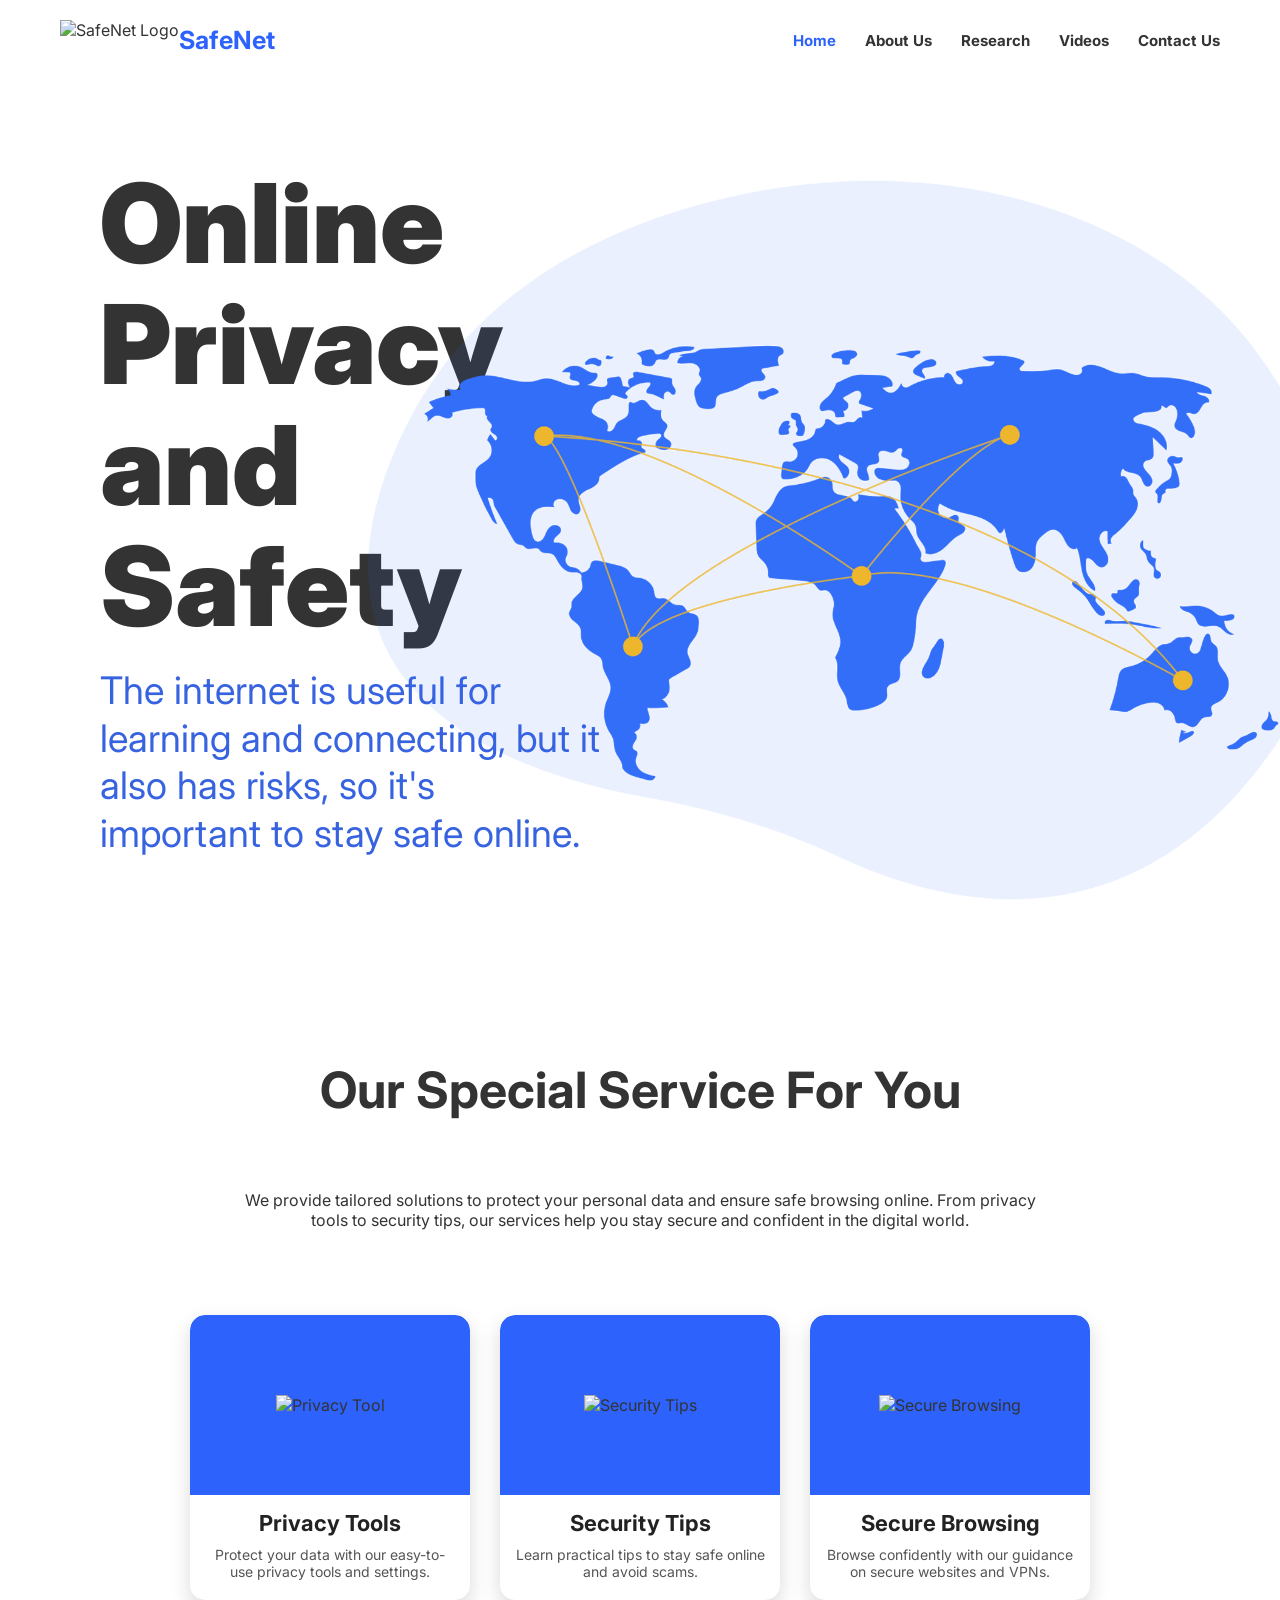
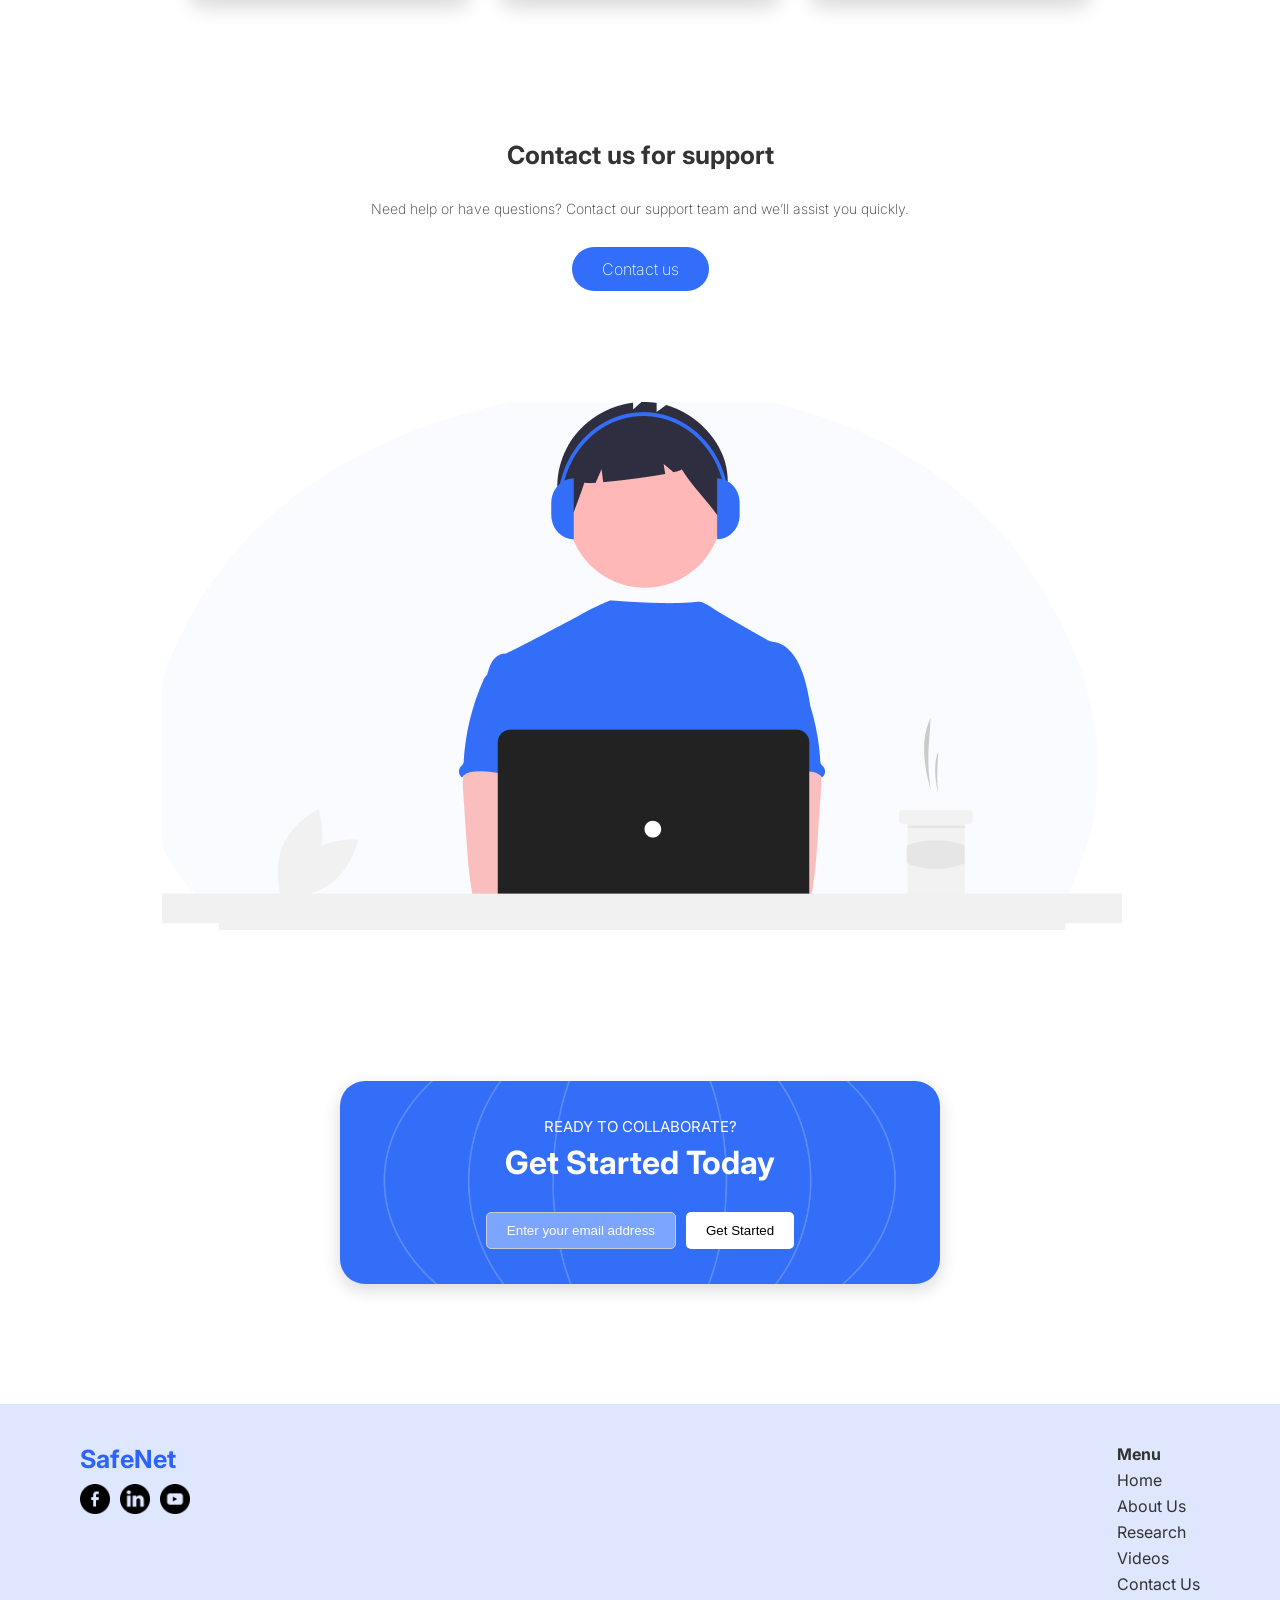
==== index.html @ 1914e08b "Rename home.html to index.html" ====
<!DOCTYPE html>
<html lang="en">

<head>
    <meta charset="UTF-8" />
    <meta name="viewport" content="width=device-width, initial-scale=1.0" />
    <title>Online Privacy & Safety</title>
    <link rel="stylesheet" href="./CSS/home.css" />
</head>

<body>
    <!-- HEADER -->
    <header class="header">
        <div class="logo">
            <img src="./Images/logo.png" alt="SafeNet Logo" class="logo-img">
            <span>SafeNet</span>
        </div>
        <nav class="nav">
            <a href="./home.html" class="active">Home</a>
            <a href="./About us.html">About Us</a>
            <a href="./research.html">Research</a>
            <a href="./videos.html">Videos</a>
            <a href="./contact us.html">Contact Us</a>
        </nav>

        <!-- Mobile hamburger -->
        <div class="menu-btn" onclick="document.body.classList.toggle('active-state')">&#9776;</div>
    </header>

    <section class="hero">
        <div class="hero-text">
            <!-- image as background -->
            <div class="hero-bg-image">
                <img src="./Images/World map mobile.png" alt="World Map" />
            </div>

            <h1>Online Privacy<br>and Safety</h1>
            <p>
                The internet is useful for learning and connecting, but it also has risks, so it's important to stay
                safe online.
            </p>
        </div>

        <!-- Desktop image -->
        <div class="hero-image">
            <img src="./Images/World map.png" alt="World Map" />
        </div>
    </section>

    <div>
        <div class="card-sec">
            <h1>Our Special Service For You</h1>
            <p>We provide tailored solutions to protect your personal data and ensure safe browsing online. From privacy
                tools to security tips, our services help you stay secure and confident in the digital world.</p>
        </div>
    </div>

    <div class="cards">
        <div class="card">
            <div class="card-image">
                <img src="./images/toold.png" alt="Privacy Tool">
            </div>
            <div class="card-top">
                <h3>Privacy Tools</h3>
            </div>
            <p>Protect your data with our easy-to-use privacy tools and settings.</p>
        </div>

        <div class="card card-large">
            <div class="card-image">
                <img src="./images/security .png" alt="Security Tips">
            </div>
            <div class="card-top">
                <h3>Security Tips</h3>
            </div>
            <p>Learn practical tips to stay safe online and avoid scams.</p>
        </div>

        <div class="card">
            <div class="card-image">
                <img src="./images/browsing.png" alt="Secure Browsing">
            </div>
            <div class="card-top">
                <h3>Secure Browsing</h3>
            </div>
            <p>Browse confidently with our guidance on secure websites and VPNs.</p>
        </div>
    </div>

    <div class="contact-btn">
        <h1>Contact us for support</h1>
        <p>Need help or have questions? Contact our support team and we’ll assist you quickly.</p>
        <a href="./contact us.html">Contact us</a>
        <img src="./Images/contact us person.png" alt="Contact support person" />
    </div>

    <div class="collaboration">
        <p>READY TO COLLABORATE?</p>
        <h1>Get Started Today</h1>
        <div class="button-group">
            <button class="email-btn">Enter your email address</button>
            <button class="start-btn">Get Started</button>
        </div>
    </div>

    <br><br><br><br><br><br>

    <!-- SIDE MENU -->
    <div class="side-menu">
        <a class="toggler" href="#" onclick="document.body.classList.toggle('active-state')">
            <span>x</span>
        </a>
        <ul>
            <li><a href="./home.html">Home</a> </li>
            <li><a href="./About us.html">About Us</a> </li>
            <li><a href="./research.html">Research</a> </li>
            <li><a href="./videos.html">Videos</a> </li>
            <li><a href="./contact us.html">Contact Us</a> </li>
        </ul>
    </div>

    <!-- FOOTER -->
    <footer class="footer">
        <div class="footer-left">
            <h3>SafeNet</h3>
            <div class="socials">
                <img src="./Images/facebook.png" alt="Facebook">
                <img src="./Images/linkedin.png" alt="LinkedIn">
                <img src="./Images/youtube.png" alt="YouTube">
            </div>
        </div>

        <div class="footer-line"></div>

        <div class="footer-right">
            <h4>Menu</h4>
            <a href="./home.html">Home</a>
            <a href="./About us.html">About Us</a>
            <a href="./research.html">Research</a>
            <a href="./videos.html">Videos</a>
            <a href="./contact us.html">Contact Us</a>
        </div>
    </footer>
</body>

</html>
---- CSS/home.css ----
@import url('https://fonts.googleapis.com/css2?family=Inter:ital,opsz,wght@0,14..32,100..900;1,14..32,100..900&display=swap');

* {
    margin: 0;
    padding: 0;
    box-sizing: border-box;
}

/* Prevent horizontal scrolling */
body {
    overflow-x: hidden;
}

h1,
h2,
h3,
h4,
h5,
h6,
p,
a {
    margin-top: 0;
    text-decoration: none;
}

body {
    background: #ffffff;
    color: #333;
    margin: 0;
    font-family: "Inter", sans-serif;
}

/* HEADER */
.header {
    display: flex;
    justify-content: space-between;
    align-items: center;
    padding: 20px 60px;
}

/*logo*/
.logo {
    display: flex;
    align-items: center;
}

.logo-img {
    height: 40px;
    width: auto;
}

.logo span {
    color: #2d63fc;
    font-weight: bold;
    font-size: 25px;
}

/*logo end*/

.nav a {
    margin-left: 25px;
    text-decoration: none;
    color: #333;
    font-size: 15px;
    font-weight: bold;
}

.nav a.active {
    color: #2d63fc;
}

.menu-btn {
    display: none;
    font-size: 26px;
    cursor: pointer;
}

.side-menu {
    display: none;
}

/* HOVER EFFECTS */
.nav a:hover {
    color: #2d63fc;
    transition: 0.3s;
}

.footer-right a:hover {
    color: #2d63fc;
    transition: 0.3s;
}

/* HERO SECTION - DESKTOP */
.hero {
    display: flex;
    align-items: center;
    /*    justify-content: center;
    max-width: 1280px; */
    margin: 0 auto;
    padding: 60px 100px 100px;
    gap: 40px;
}

.hero-text {
    flex: 1;
    max-width: 600px;
    position: relative;
}

.hero-text h1 {
    font-size: 110px;
    font-weight: 900;
    line-height: 1.1;
    margin-bottom: 20px;
    margin-top: -60px;
}

.hero-text p {
    font-size: 38px;
    color: #3763e0;
    line-height: 1.25;
}

.hero-image {
    flex: 1;
    display: flex;
    justify-content: flex-end;
    width: 50%;
}

.hero-image img {
    max-width: 1000px;
    height: 800px;
    border-radius: 8px;
    transform: translateX(165px);
    /*    margin-right: -180px;
    margin-top: -100px;*/
    object-fit: cover;

}

.hero-bg-image {
    display: none;
}



/* card section */
.card-sec {
    text-align: center;
    max-width: 800px;
    margin: 0 auto;

}

.card-sec h1 {

    padding: 20px;
    margin-bottom: 50px;
    font-size: 50px;
    font-weight: 700;

}

/* Cards container */
.cards {
    display: flex;
    justify-content: center;
    gap: 30px;
    flex-wrap: wrap;
    margin-top: 85px;
    /* increase space above cards */
    padding: 0 20px;
    margin-bottom: 80px;
    /* space below cards */

}

/* Individual card */
.card {
    background: #fff;
    border-radius: 15px;
    box-shadow: 0 8px 20px rgba(0, 0, 0, 0.15);
    overflow: hidden;
    width: 280px;
    text-align: center;
    transition: transform 0.3s, box-shadow 0.3s;
    cursor: pointer;
}

/* Hover effect */
.card:hover {
    transform: translateY(-10px);
    box-shadow: 0 12px 25px rgba(0, 0, 0, 0.2);
}

.card2 .card-image img {
    max-width: 90%;
    max-height: 100%;
    object-fit: contain;
}

/* Card image container */
.card-image {
    position: relative;
    height: 180px;
    overflow: hidden;
    border-top-left-radius: 15px;
    border-top-right-radius: 15px;
    background-color: #2d63fc;
    display: flex;
    justify-content: center;
    align-items: center;
    padding: 0;
}

/* Default card image */
.card-image img {
    max-width: 80%;
    max-height: 100%;
    object-fit: contain;
}

/* Larger second card image */
.card.card-large .card-image img {
    max-width: 95%;
    max-height: 100%;
}

/* Card title and text */
.card h3 {
    font-size: 22px;
    margin: 15px 0 10px 0;
    color: #222;
}

.card p {
    font-size: 14px;
    color: #555;
    padding: 0 15px 20px 15px;
}

/* contact us (support) */
.contact-btn {
    text-align: left;
    width: 100%;
    padding: 60px 40px;
    font-size: 20px;
    font-weight: 200;
    display: flex;
    justify-content: center;
    align-items: center;
    flex-direction: column;
    gap: 20px;
}

.contact-btn img {
    max-width: 100%;
    height: auto;
    border-radius: 8px;
}

div.contact-btn h1 {
    font-size: 25px;
    font-weight: bold;
    margin-bottom: 10px;
    text-align: left;
}

div.contact-btn p {
    font-size: 14px;
    margin-bottom: 10px;
    text-align: left;
}

div.contact-btn a {
    background-color: #326EF9;
    color: #ffffff;
    border: none;
    padding: 12px 30px;
    border-radius: 25px;
    cursor: pointer;
    font-size: 16px;
    transition: background-color 0.3s ease;
}

div.contact-btn a:hover {
    background-color: #2d5ad8;
}

/* Collaboration */
.collaboration {
    background-image: url("../Images/collaboration.png");
    background-repeat: no-repeat;
    background-size: 120%;
    background-position: center;
    text-align: center;
    padding: 50px 0;
    color: rgb(255, 255, 255);
    border-radius: 25px;
    background-color: #336EF9;
    box-shadow: 0 6px 18px rgba(0, 0, 0, 0.15);
    padding-bottom: 35px;

    max-width: 600px;
    margin: auto;
}

.collaboration p {
    font-size: 15px;
    text-align: center;

    color: #3763e0;
    color: rgb(255, 255, 255);
    padding-bottom: 7px;
    margin-top: -14px;

}

.collaboration h1 {
    padding-bottom: 30px;
}

.button-group {
    display: flex;
    gap: 10px;
    justify-content: center;

}

.email-btn {
    background-color: #7ca5ff;
    color: #ffffff;
    border: 1px solid #ccc;
    padding: 10px 20px;
    border-radius: 5px;
    cursor: pointer;
    transition: background-color 0.3s ease;
}

.start-btn {
    background-color: #ffffff;
    color: rgb(0, 0, 0);
    border: none;
    padding: 10px 20px;
    border-radius: 5px;
    cursor: pointer;
    transition: background-color 0.3s ease;

}

.email-btn:hover {
    background-color: #5a8fff;
    transform: translateY(-3px);
    box-shadow: 0 4px 12px rgba(0, 0, 0, 0.2);
}

.start-btn:hover {
    background-color: #f0f0f0;
    transform: translateY(-3px);
    box-shadow: 0 4px 12px rgba(0, 0, 0, 0.2);
}

.email-btn,
.start-btn {
    transition: all 0.3s ease;
}

/* FOOTER */
.footer {
    background: #dfe7ff;
    display: flex;
    justify-content: space-between;
    padding: 40px 80px;
    flex-wrap: wrap;
}

.footer-left h3 {
    margin-bottom: 10px;
    font-size: 25px;
    color: #2d63fc;
}

.socials {
    display: flex;
    gap: 10px;
}

.socials img {
    width: 30px;
    height: 30px;
}

.footer-right a {
    display: block;
    margin: 6px 0;
    color: #333;
    text-decoration: none;
}

@media (max-width: 768px) {
    .nav {
        display: none;
    }

    .menu-btn {
        display: block;
    }

    /* side menu */
    .side-menu {
        display: block;
    }

    .side-menu {
        height: calc(100vh - 30px);
        width: 300px;
        background: #ffffff;
        position: fixed;
        left: -350px;
        top: 15px;
        z-index: 1000;
        transition: left 0.15s ease-in;
        border-radius: 16px;
    }

    .active-state .side-menu {
        left: 0;
        box-shadow: 3px 2px 334px 110px rgba(0, 0, 0, 0.75);
        -webkit-box-shadow: 3px 2px 334px 110px rgba(0, 0, 0, 0.75);
        -moz-box-shadow: 3px 2px 334px 110px rgba(0, 0, 0, 0.75);
    }

    .side-menu ul {
        list-style: none;
        padding: 0;
    }

    .side-menu ul li {
        width: 100%;
        padding: 8px 30px;
    }

    .side-menu ul li a {
        text-decoration: none;
        color: #000;
        font-size: 24px;
    }

    .toggler {
        text-decoration: none;
        font-size: 30px;
        display: block;
        width: 100%;
        text-align: right;
        padding: 10px 16px 0 0;
    }

    /* side menu finished */

    .hero {
        flex-direction: column;
        padding: 0;
        align-items: stretch;
        height: 45vh;
    }

    .hero-image {
        display: none;
    }

    .hero-text {
        width: 100%;
        max-width: none;
        text-align: center;
        padding: 160px 20px;
        color: black;
        position: relative;
        z-index: 2;
    }

    .hero-bg-image {
        display: block;
        position: absolute;
        top: 0;
        left: 0;
        width: 100%;
        height: 100%;
        z-index: -1;
    }

    .hero-bg-image img {
        width: 100%;
        height: 100%;
        object-fit: cover;
        border-radius: 0;
    }

    .hero-text h1 {
        font-size: 36px;
        color: black;
        z-index: 1000;
    }

    .hero-text p {
        font-size: 18px;
        color: #3763e0;
    }

    .footer {
        flex-direction: column;
    }

    .footer-line {
        width: 100%;
        height: 1px;
        background: #000000;
        margin: 20px 0;
    }
}
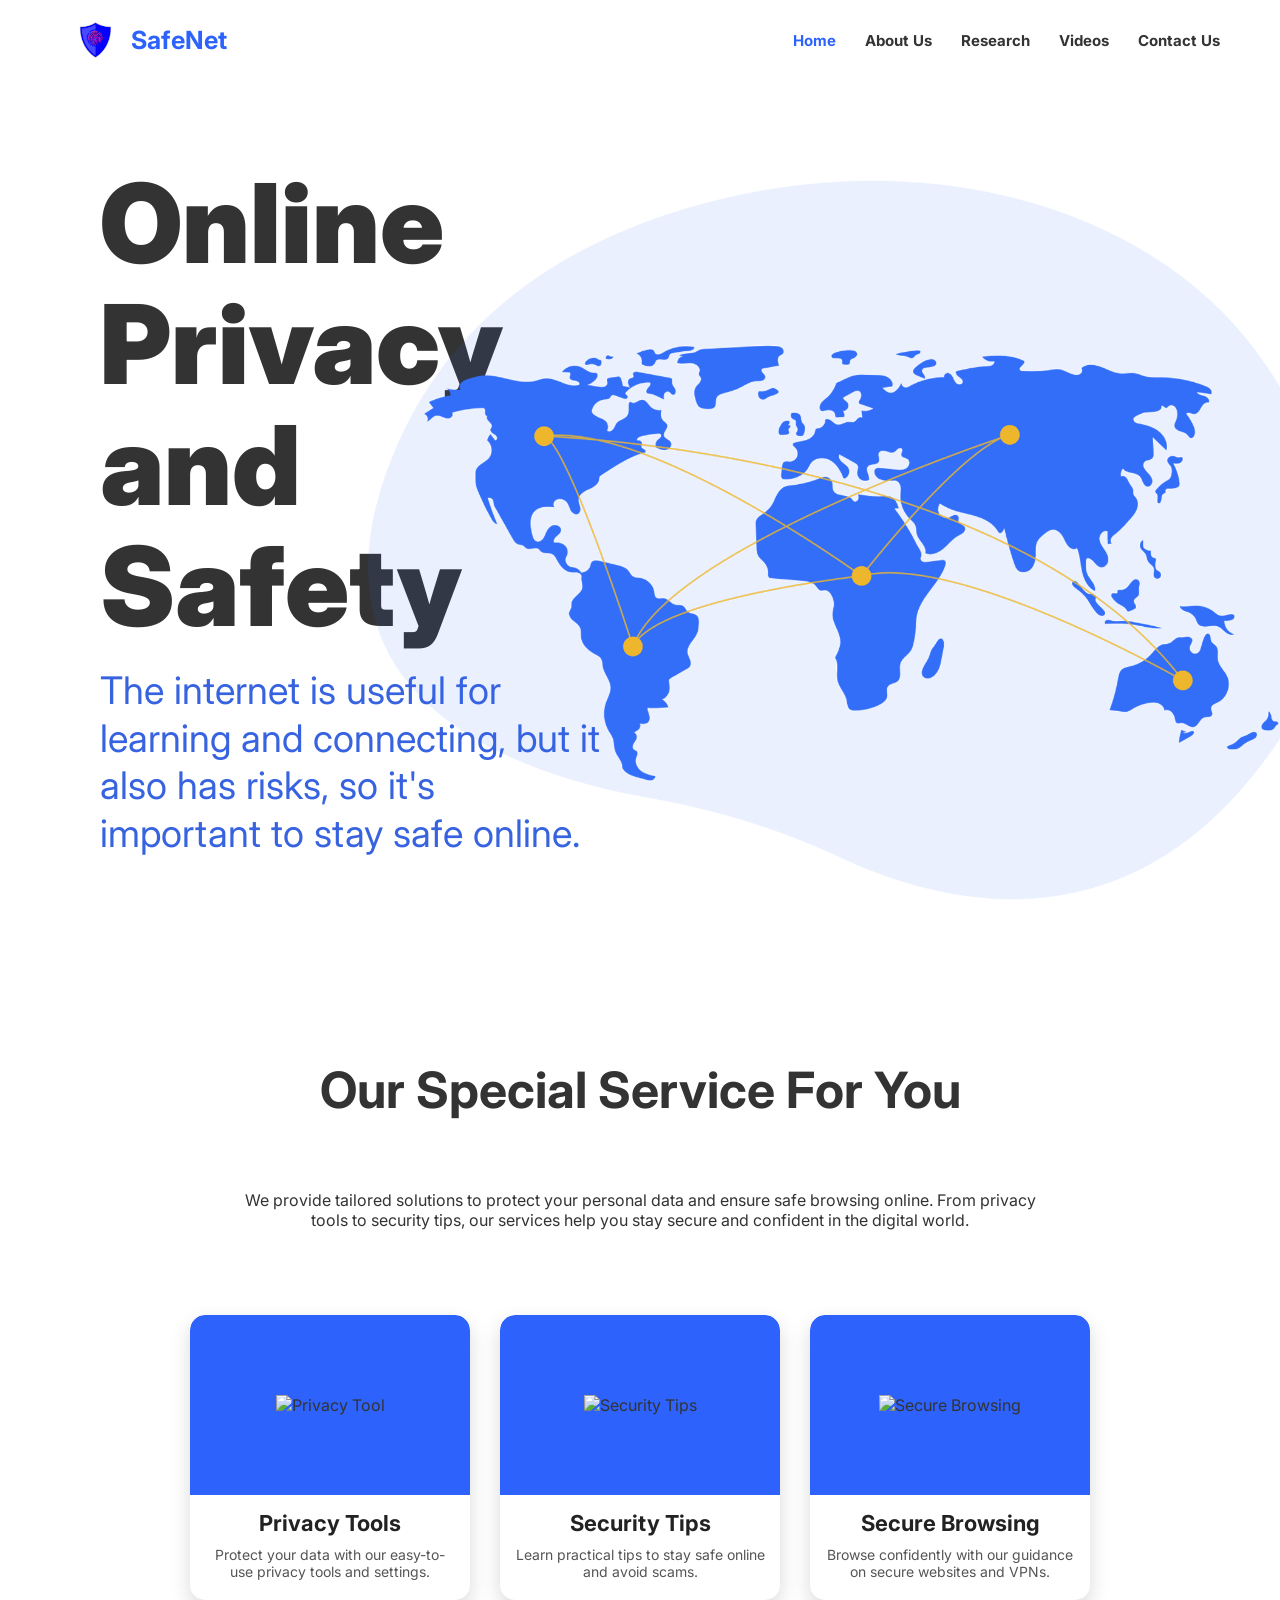
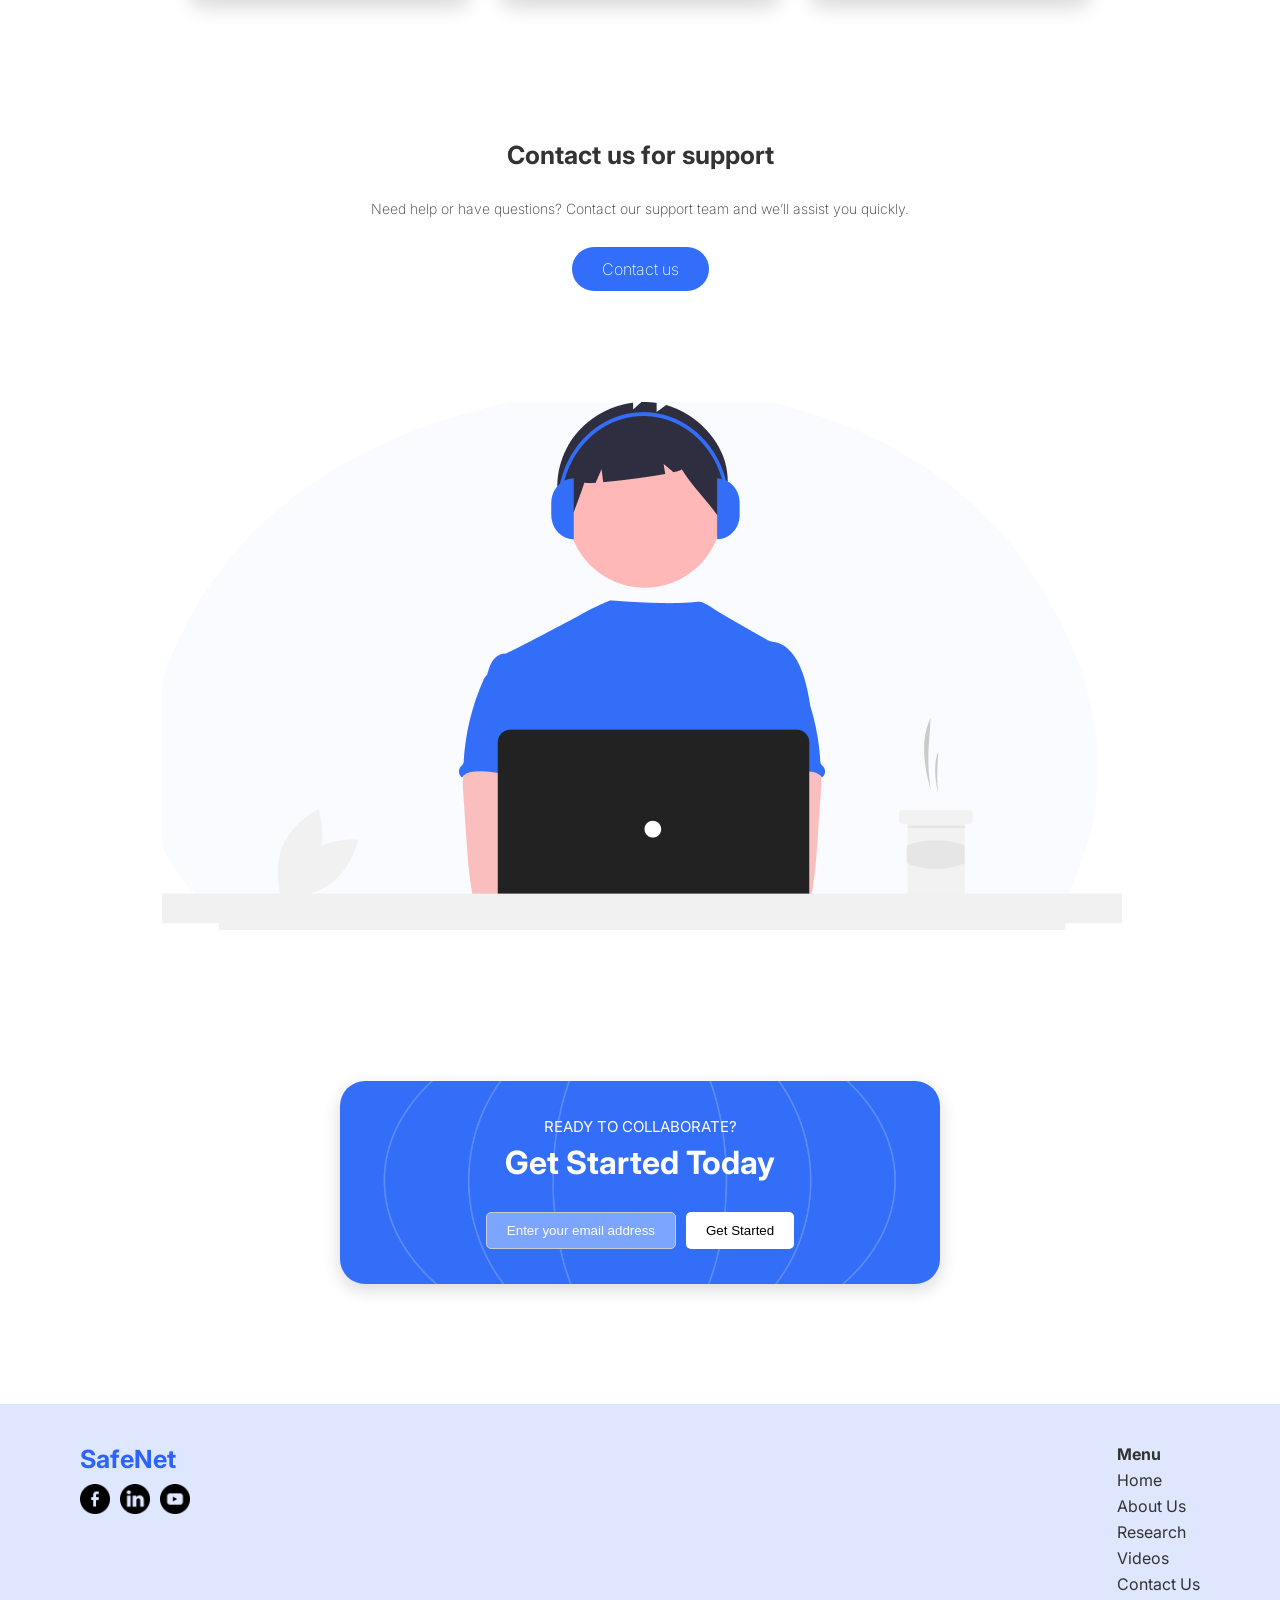
==== commit 7c704e3a: "Update logo image filename to uppercase" ====
--- a/index.html
+++ b/index.html
@@ -12,11 +12,11 @@
     <!-- HEADER -->
     <header class="header">
         <div class="logo">
-            <img src="./Images/logo.png" alt="SafeNet Logo" class="logo-img">
+            <img src="./Images/LOGO.png" alt="SafeNet Logo" class="logo-img">
             <span>SafeNet</span>
         </div>
         <nav class="nav">
-            <a href="./home.html" class="active">Home</a>
+            <a href="./index.html" class="active">Home</a>
             <a href="./About us.html">About Us</a>
             <a href="./research.html">Research</a>
             <a href="./videos.html">Videos</a>
@@ -111,7 +111,7 @@
             <span>x</span>
         </a>
         <ul>
-            <li><a href="./home.html">Home</a> </li>
+            <li><a href="./index.html">Home</a> </li>
             <li><a href="./About us.html">About Us</a> </li>
             <li><a href="./research.html">Research</a> </li>
             <li><a href="./videos.html">Videos</a> </li>
@@ -134,7 +134,7 @@
 
         <div class="footer-right">
             <h4>Menu</h4>
-            <a href="./home.html">Home</a>
+            <a href="./index.html">Home</a>
             <a href="./About us.html">About Us</a>
             <a href="./research.html">Research</a>
             <a href="./videos.html">Videos</a>
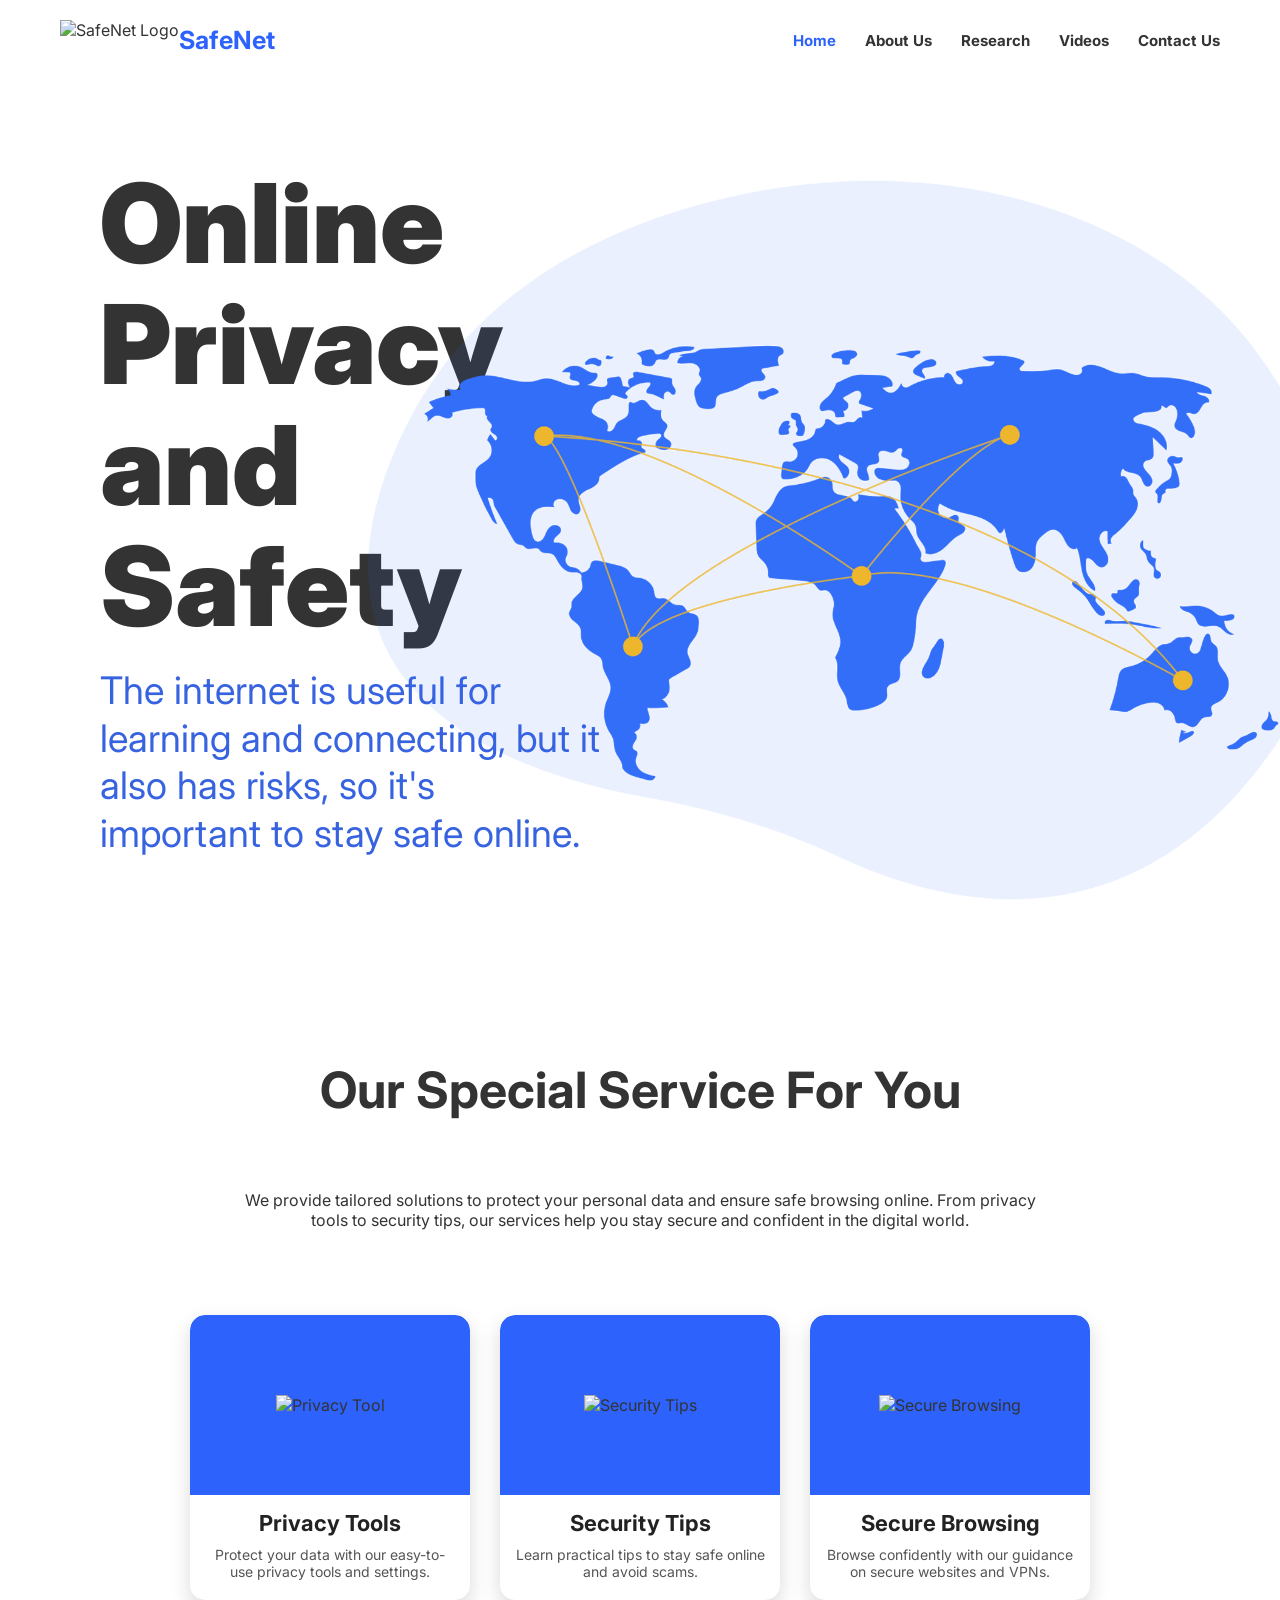
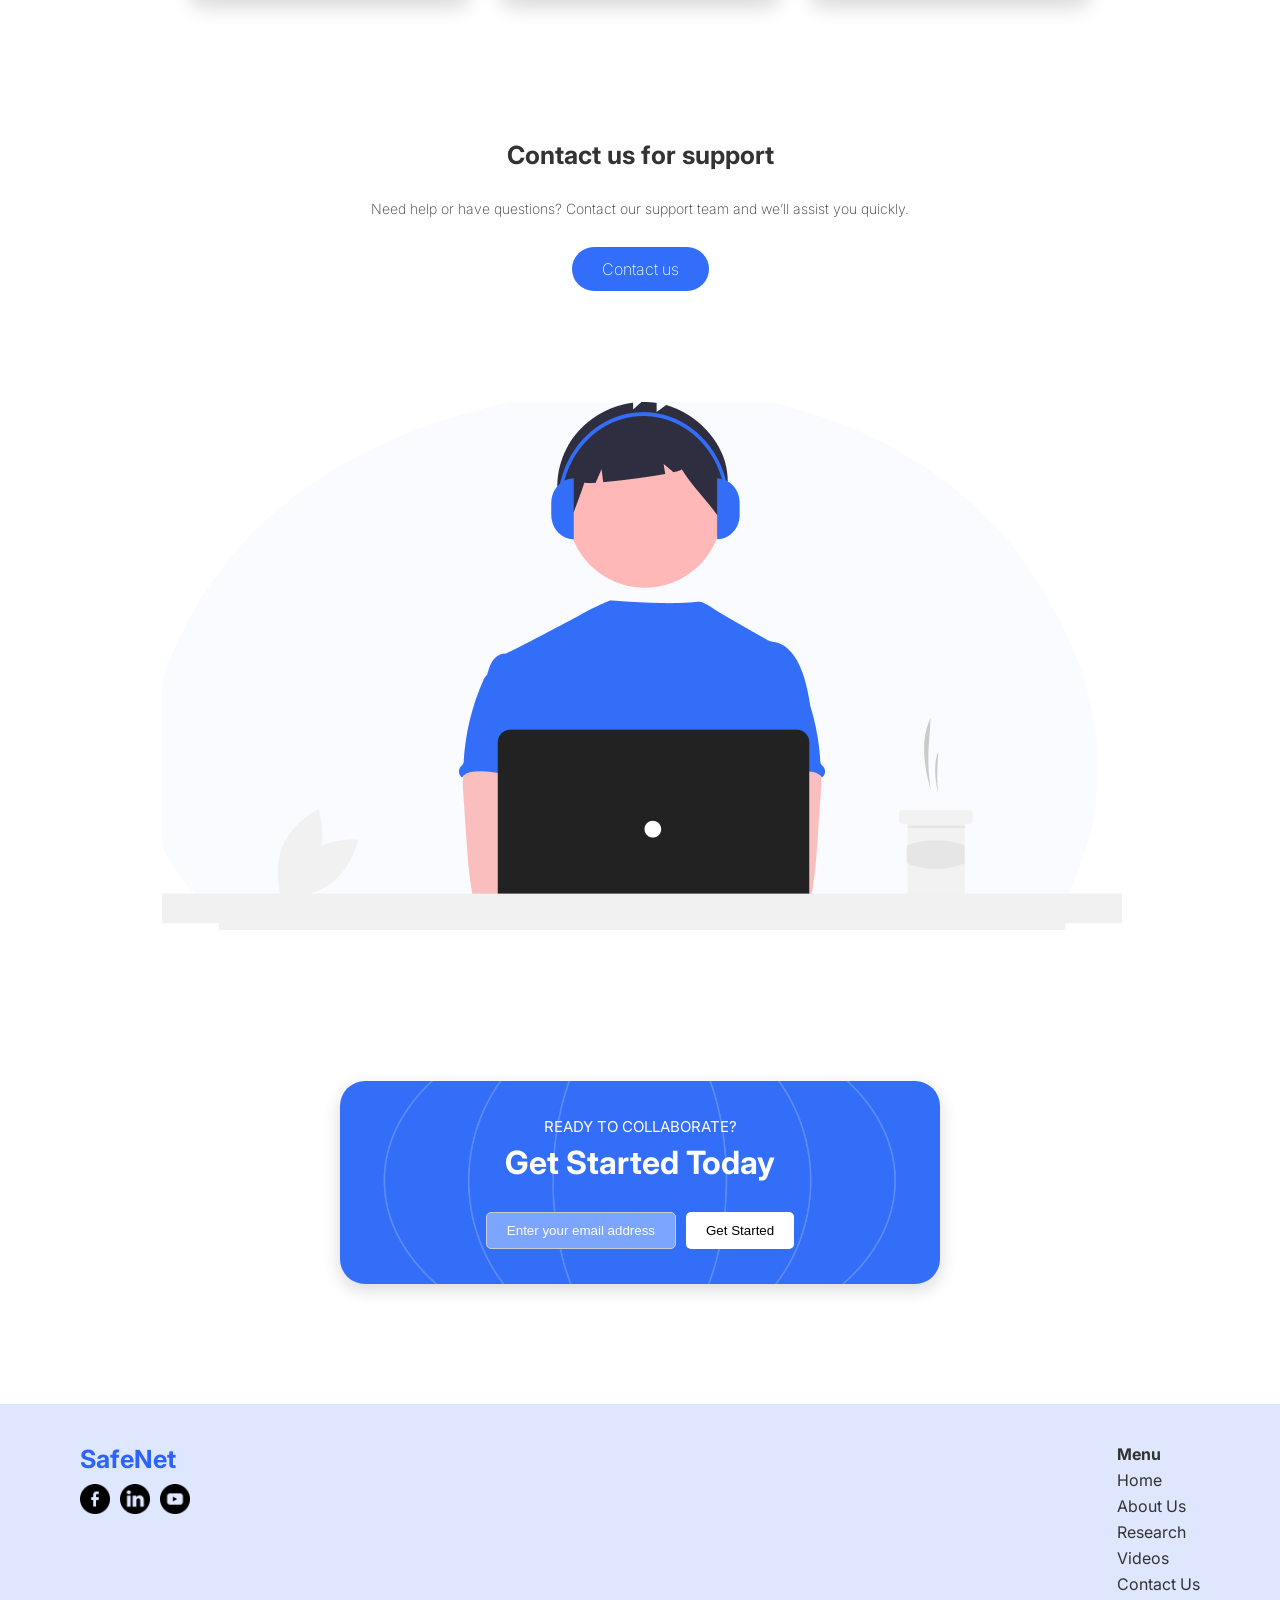
==== commit 024eb92e: "Fix logo image source path in index.html" ====
--- a/index.html
+++ b/index.html
@@ -12,7 +12,7 @@
     <!-- HEADER -->
     <header class="header">
         <div class="logo">
-            <img src="./Images/LOGO.png" alt="SafeNet Logo" class="logo-img">
+            <img src="/Images/logo.png" alt="SafeNet Logo" class="logo-img">
             <span>SafeNet</span>
         </div>
         <nav class="nav">
